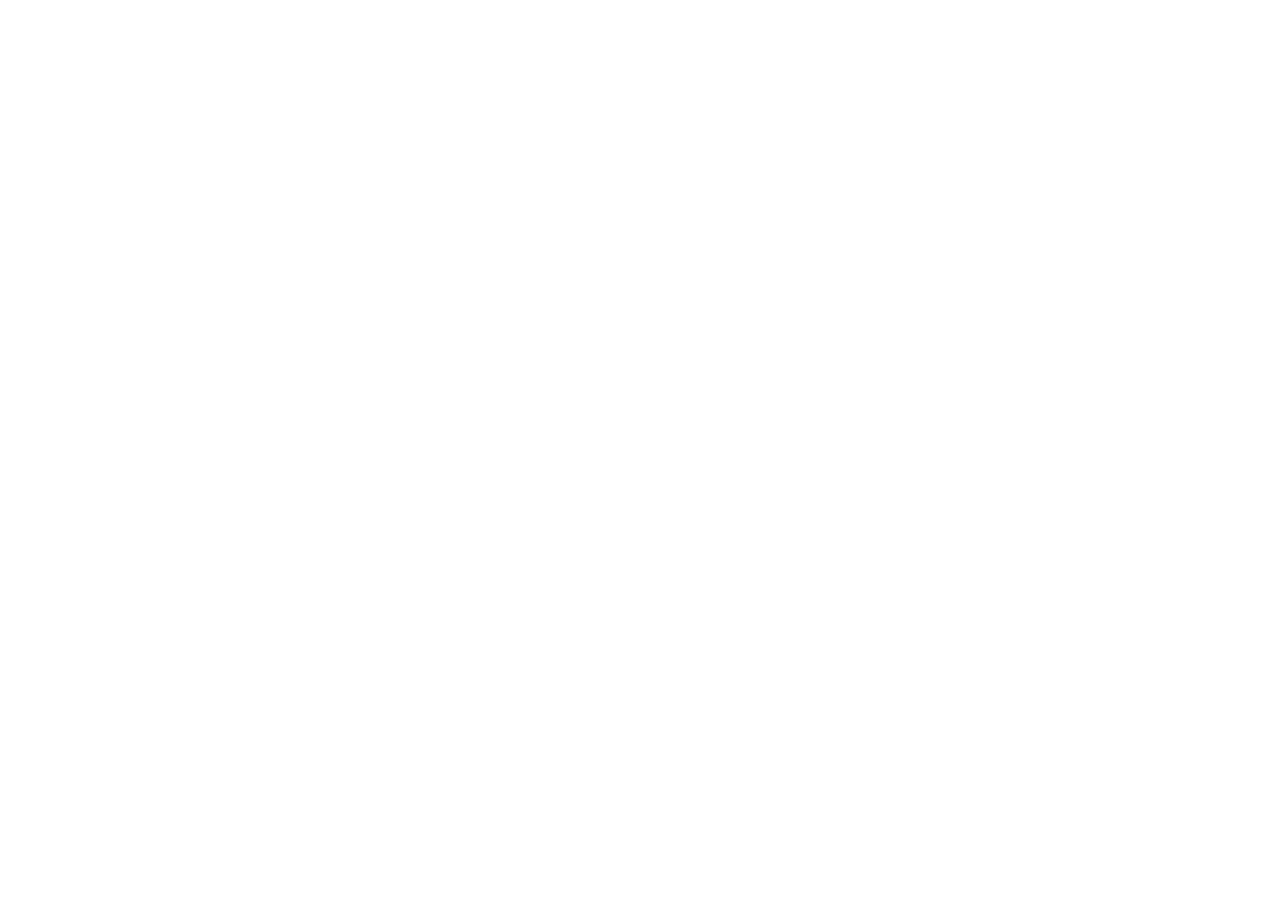
==== indexFigHex.html @ 8c85fd80 "Add files via upload" ====
<!DOCTYPE html>
<html lang="en">
<head>
    <meta charset="UTF-8">
    <meta http-equiv="X-UA-Compatible" content="IE=edge">
    <meta name="viewport" content="width=device-width, initial-scale=1.0">
    <title>Pr1 llena223</title>
</head>
<body>
    
</body>
</html>
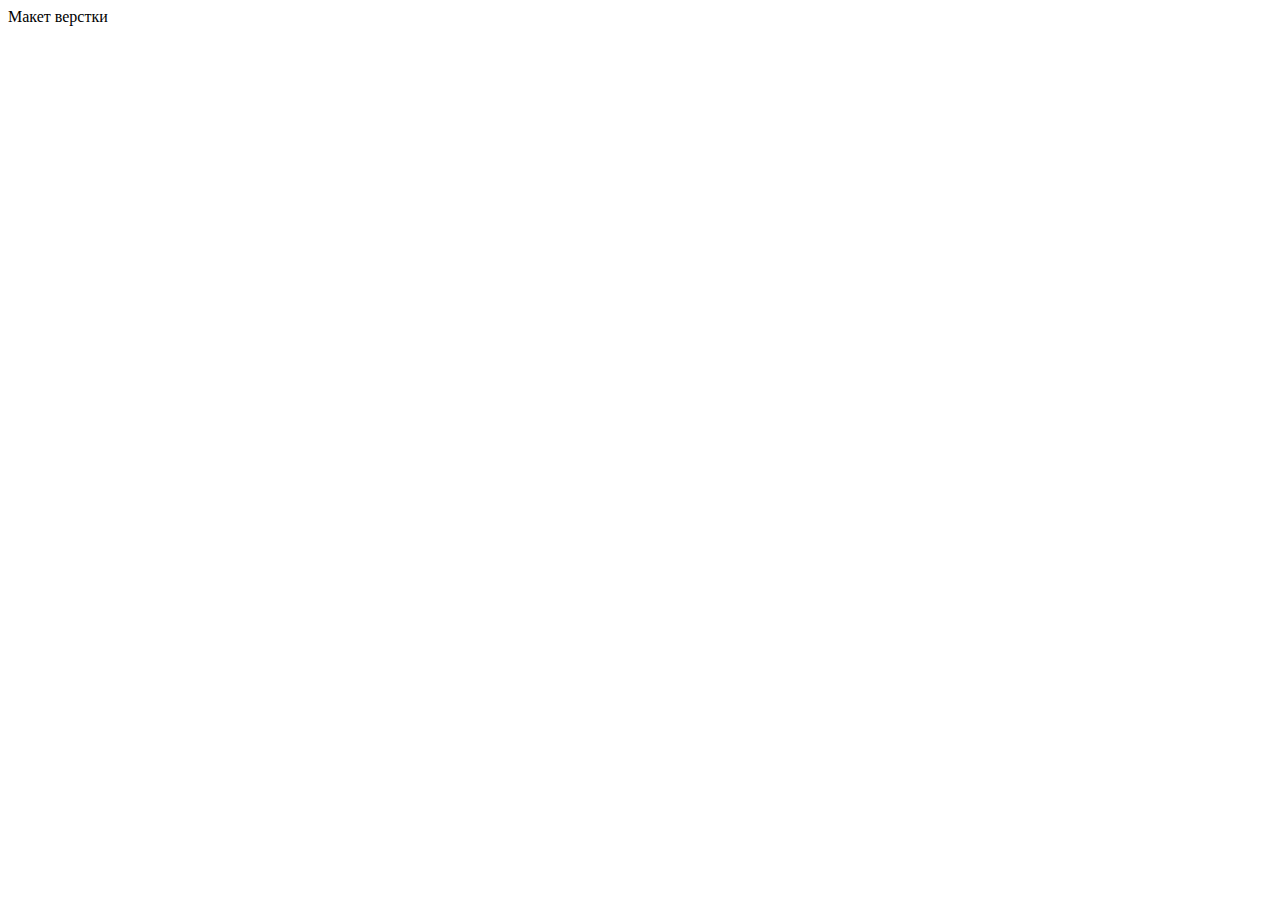
==== commit 1ae72802: "Add files via upload" ====
--- a/indexFigHex.html
+++ b/indexFigHex.html
@@ -1,12 +1,27 @@
 <!DOCTYPE html>
 <html lang="en">
+
 <head>
     <meta charset="UTF-8">
     <meta http-equiv="X-UA-Compatible" content="IE=edge">
     <meta name="viewport" content="width=device-width, initial-scale=1.0">
+    <link href="styleFigHex.css" rel="stylesheet">
     <title>Pr1 llena223</title>
 </head>
+
 <body>
-    
+    <main>
+        <header>Макет верстки</header>
+        <div class="first-con"></div>
+        <div class="second-con"></div>
+        <div class="third-con"></div>
+        <div class="fourth-con"></div>
+        <div class="fifth-con"></div>
+        <div class="sixth-con"></div>
+        <div class="seventh-con"></div>
+        <div class="eighth-con"></div>
+        <footer></footer>
+    </main>
 </body>
+
 </html>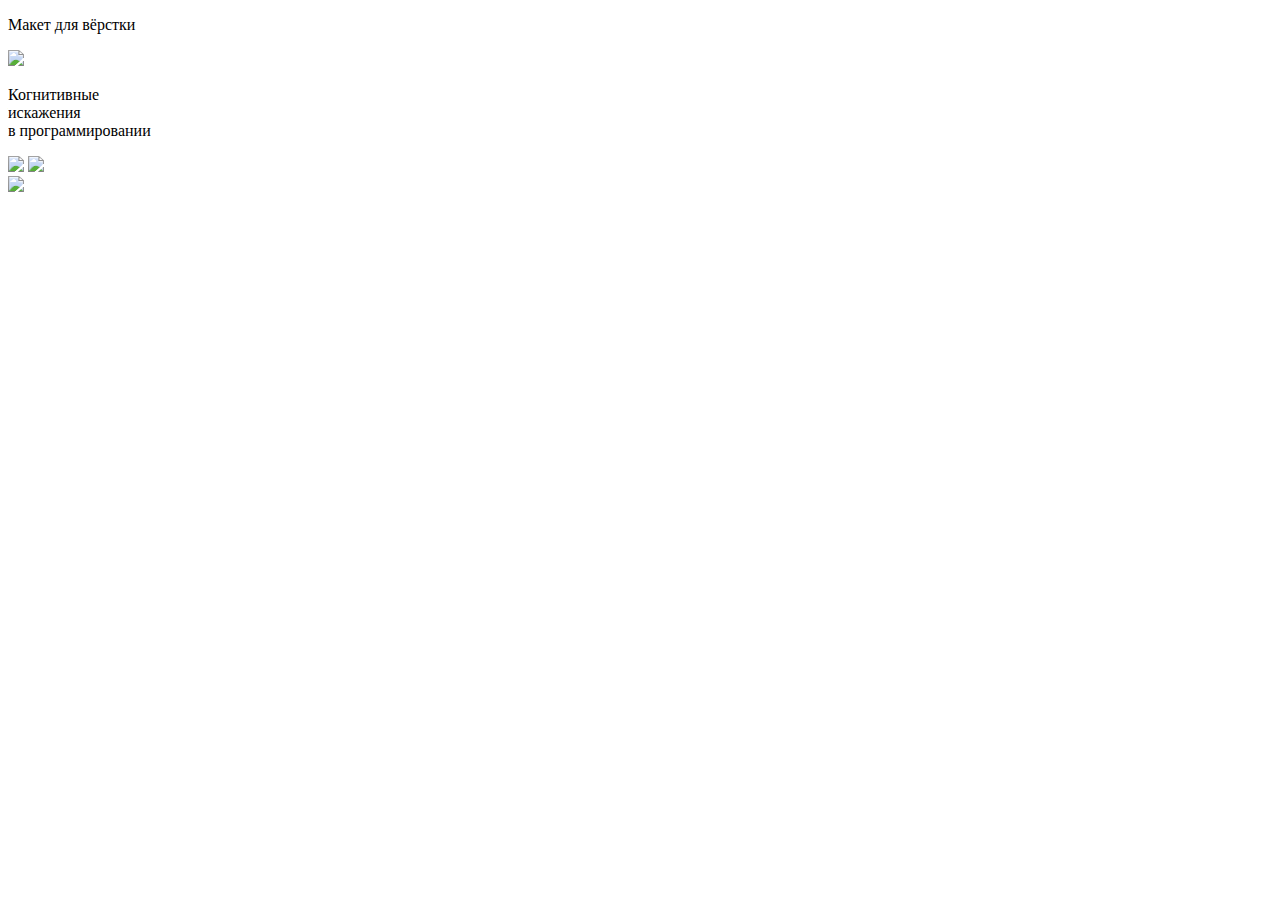
==== commit d7d10aac: "Add files via upload" ====
--- a/indexFigHex.html
+++ b/indexFigHex.html
@@ -6,13 +6,32 @@
     <meta http-equiv="X-UA-Compatible" content="IE=edge">
     <meta name="viewport" content="width=device-width, initial-scale=1.0">
     <link href="styleFigHex.css" rel="stylesheet">
+    <link href="https://fonts.googleapis.com/css?family=Open+Sans:400,400i,700&amp;subset=cyrillic" rel="stylesheet">
+
+    <link href="https://fonts.googleapis.com/css2?family=Neucha&display=swap" rel="stylesheet">
     <title>Pr1 llena223</title>
 </head>
 
 <body>
     <main>
-        <header>Макет верстки</header>
-        <div class="first-con"></div>
+        <header class="header-con">
+            <p class="header">Макет для вёрстки</p>
+        </header>
+        <div class="first-con">
+            <img class="firstimg" src="imgPr1/main 1.png">
+            <p class="title">
+                <span class="osn">Когнитивные<br> искажения</span><br> в программировании
+            </p>
+
+            <div class="first-wrap-text">
+                <img class="first-first-text" src="imgPr1/разработчики.png">
+                <img class="first-second-text" src="imgPr1/вместе.png">
+            </div>
+                <img class="first-third-img" src="imgPr1/Button.png">
+
+            
+        </div>
+
         <div class="second-con"></div>
         <div class="third-con"></div>
         <div class="fourth-con"></div>
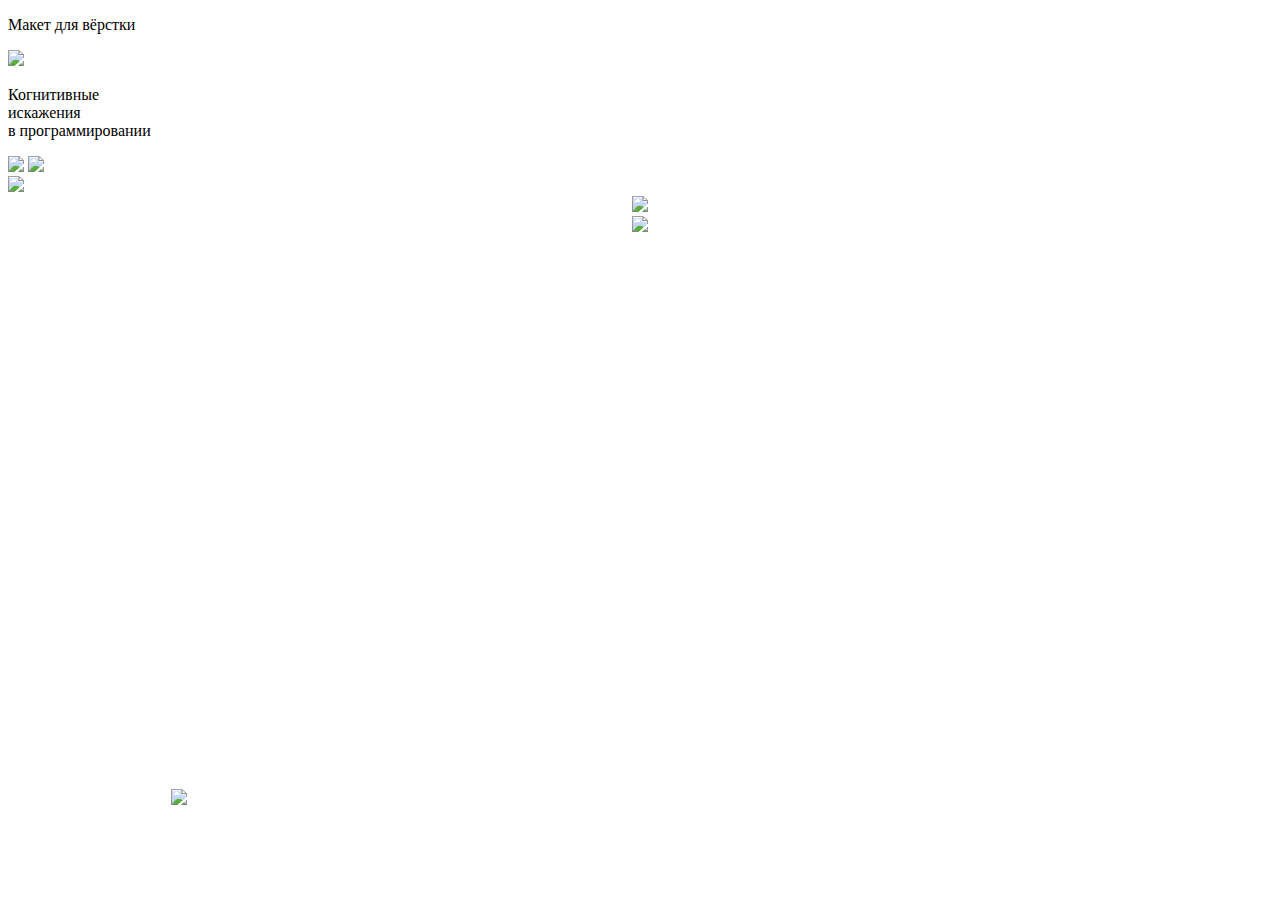
==== commit 85ccdab7: "Add files via upload" ====
--- a/indexFigHex.html
+++ b/indexFigHex.html
@@ -13,7 +13,7 @@
 </head>
 
 <body>
-    <main>
+    
         <header class="header-con">
             <p class="header">Макет для вёрстки</p>
         </header>
@@ -27,12 +27,22 @@
                 <img class="first-first-text" src="imgPr1/разработчики.png">
                 <img class="first-second-text" src="imgPr1/вместе.png">
             </div>
-                <img class="first-third-img" src="imgPr1/Button.png">
+            <img class="first-third-img" src="imgPr1/Button.png">
 
-            
+
         </div>
 
-        <div class="second-con"></div>
+        <div class="second-con">
+            <center>
+                <div class="center">
+                <img class="second-1-img" src="imgPr1/Что же это такое,.png"><br>
+                <img class="second-2-img" src="imgPr1/когнитивные искажения_.png"><br>
+                <img class="second-3-img" src="imgPr1/что такое.png">
+                <iframe class="video" width="919" height="569" 
+                src="https://www.youtube.com/embed/jie9AizBqss" frameborder="0" allowfullscreen></iframe>
+            </div>
+            </center>
+        </div>
         <div class="third-con"></div>
         <div class="fourth-con"></div>
         <div class="fifth-con"></div>
@@ -40,7 +50,7 @@
         <div class="seventh-con"></div>
         <div class="eighth-con"></div>
         <footer></footer>
-    </main>
+    
 </body>
 
 </html>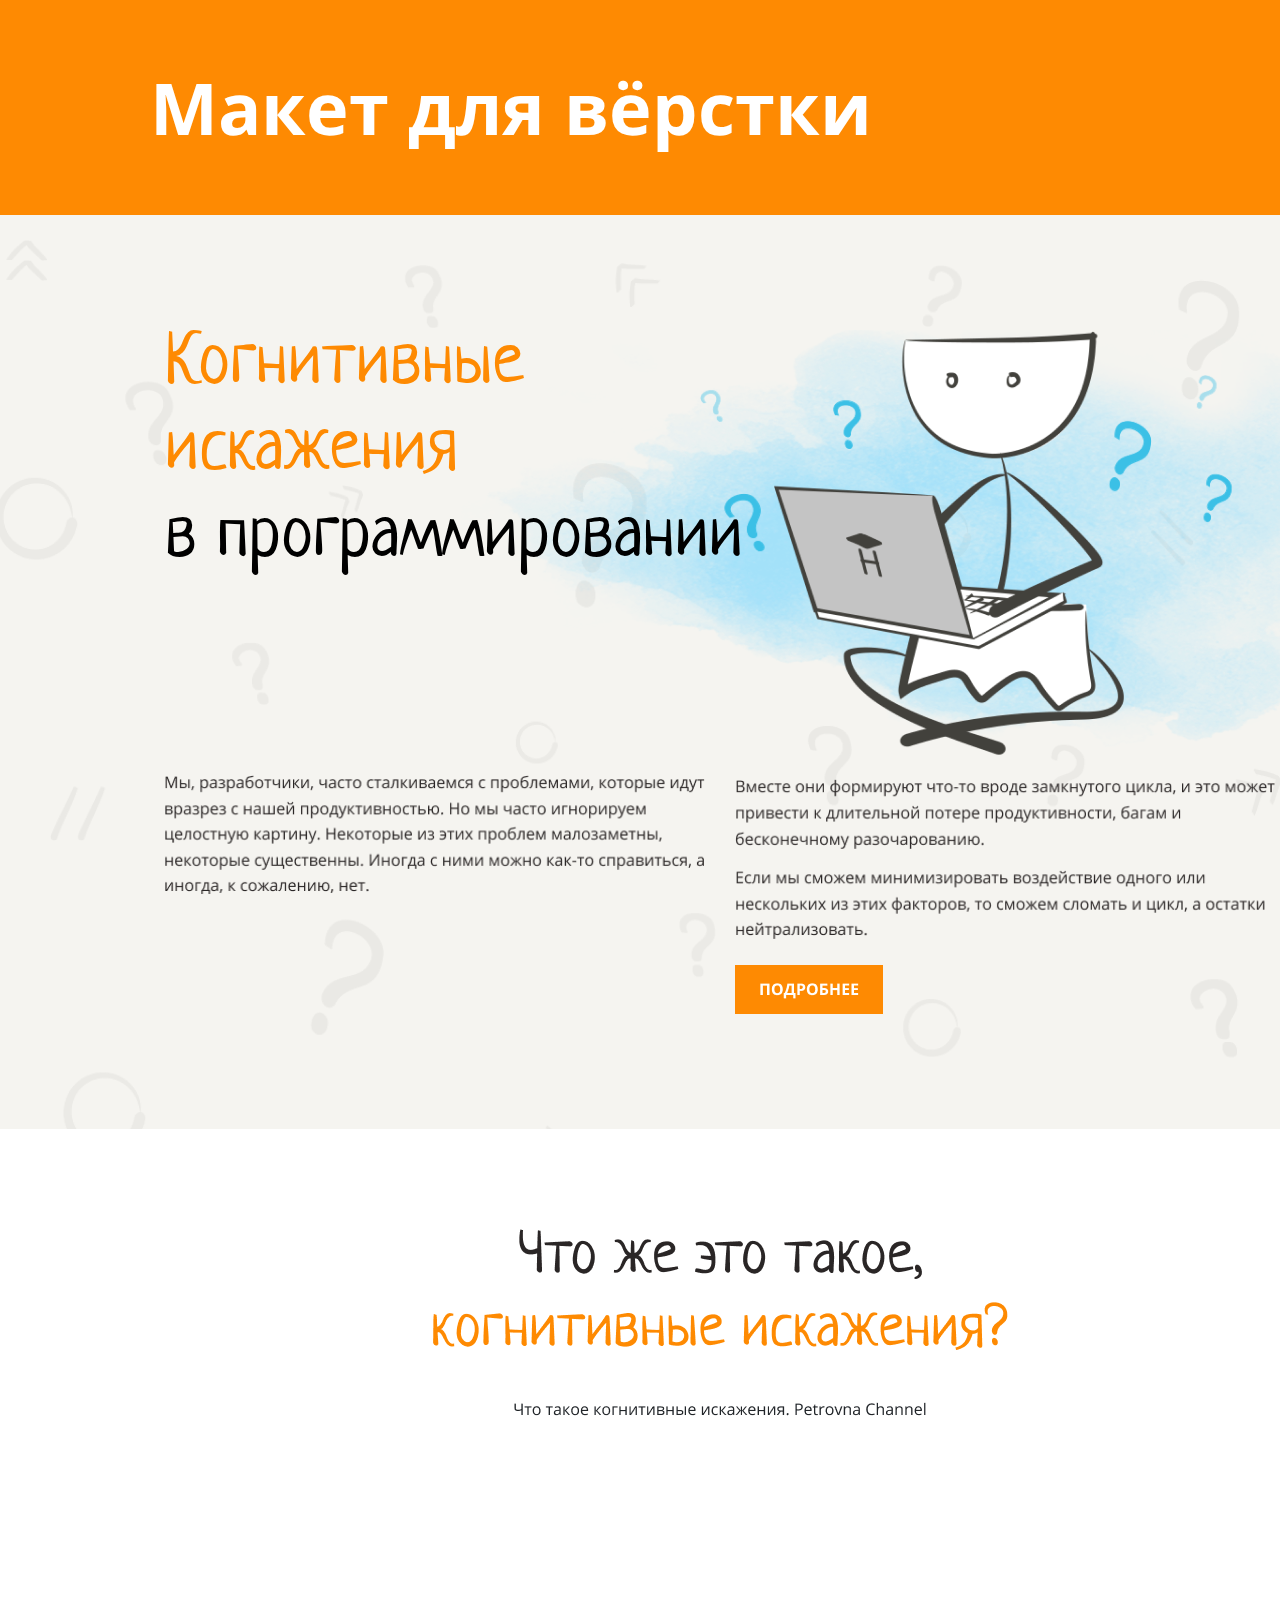
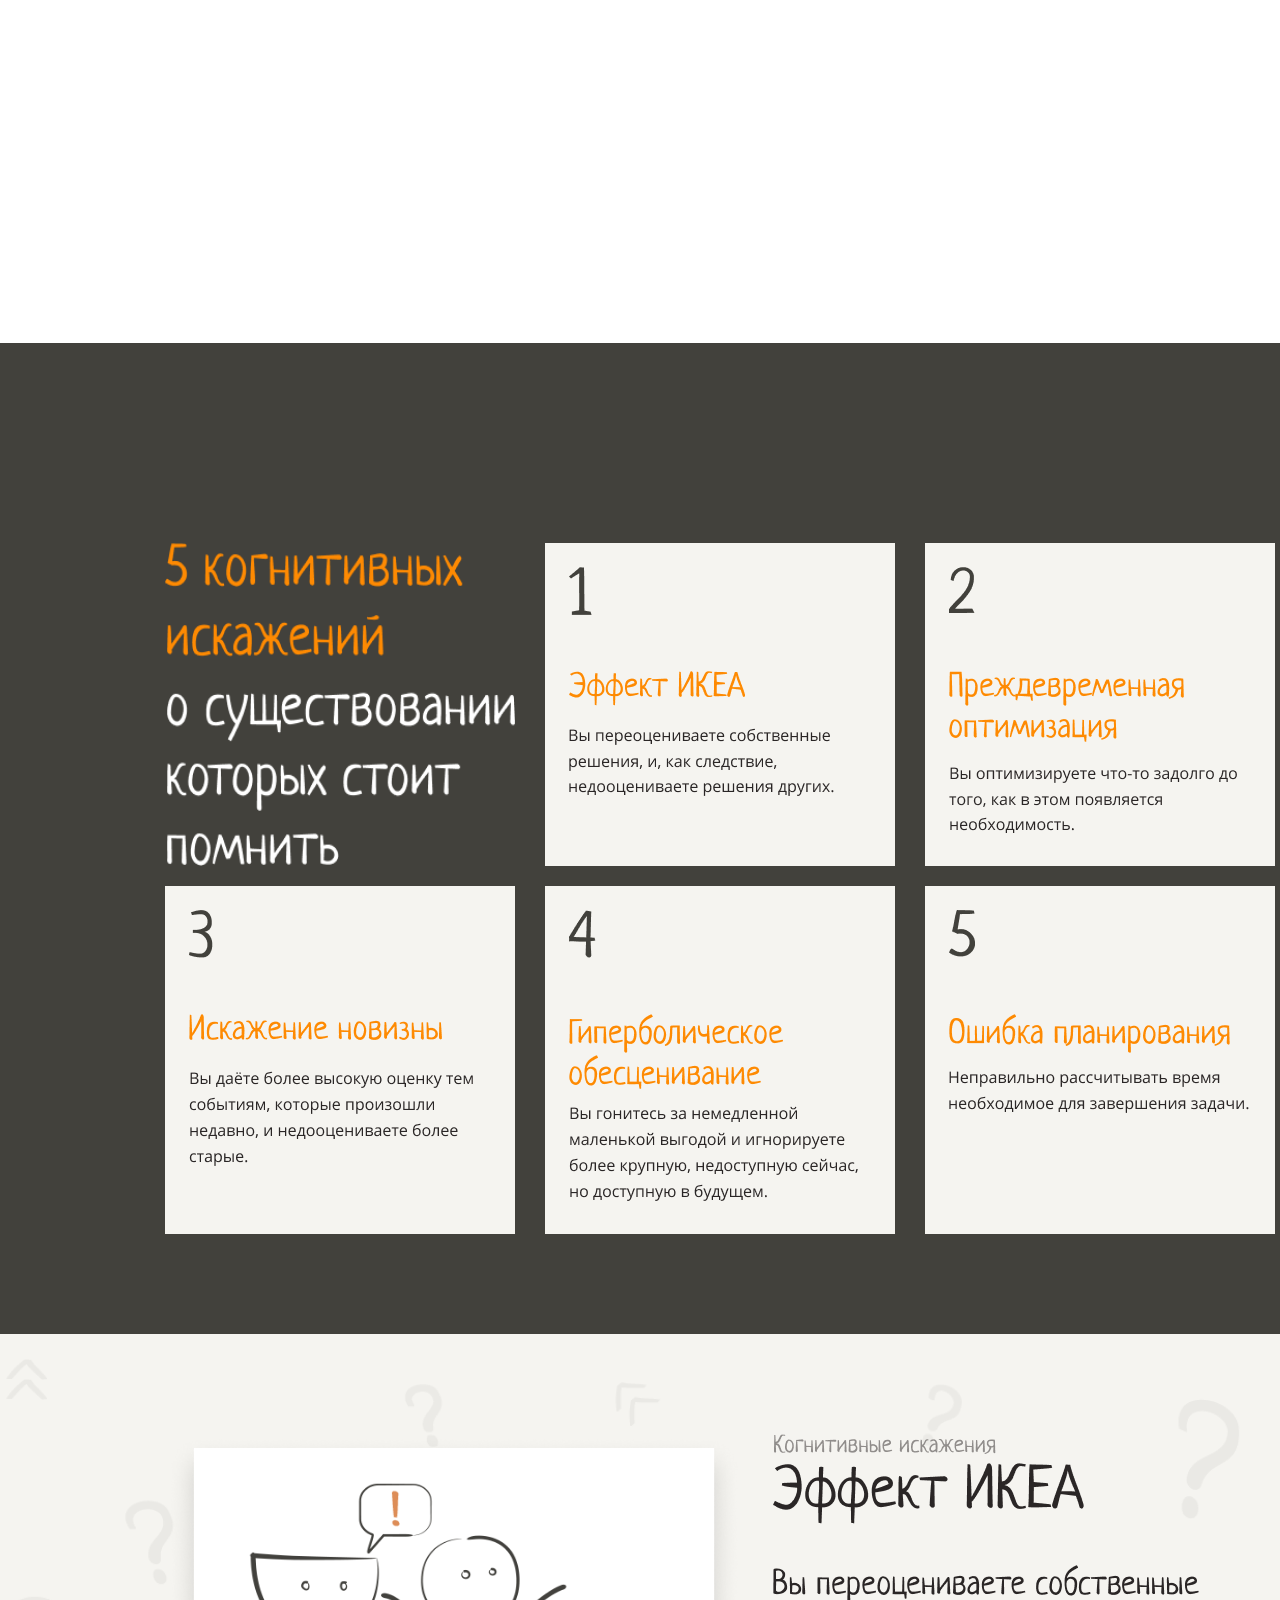
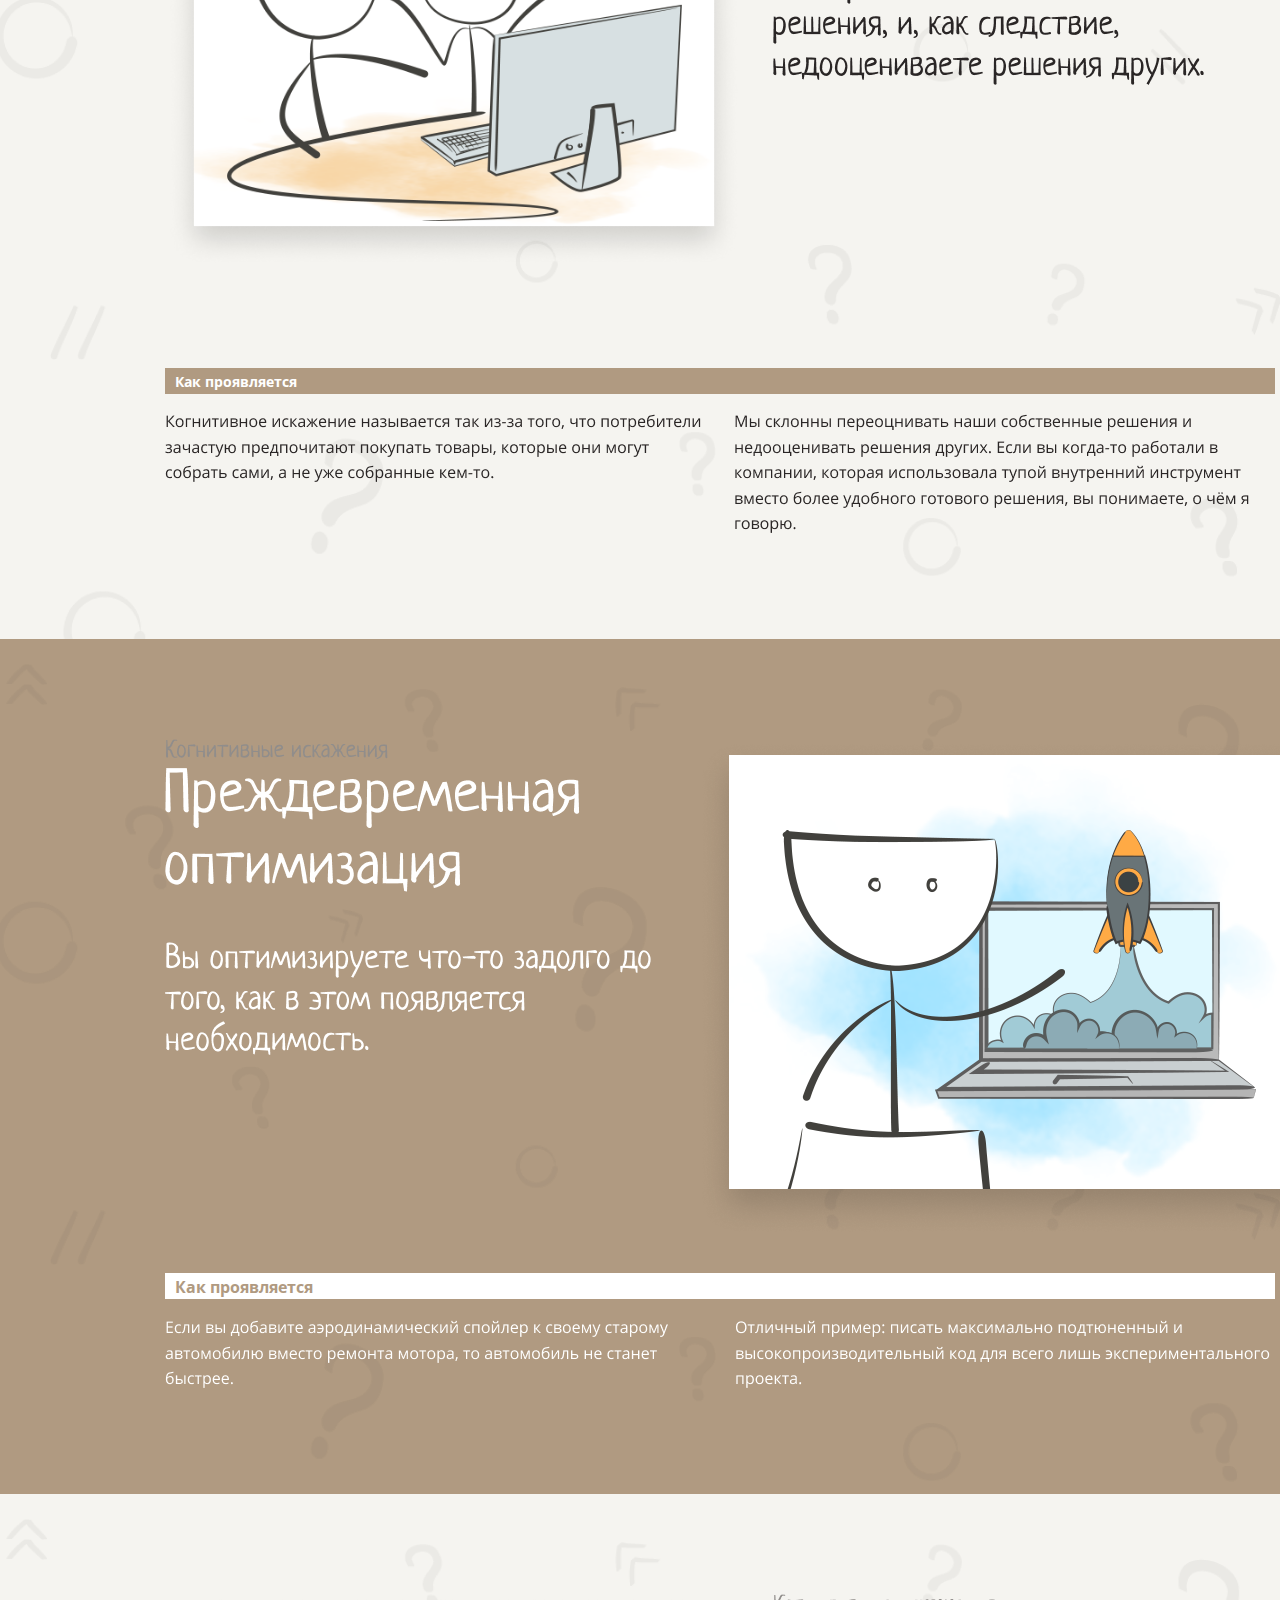
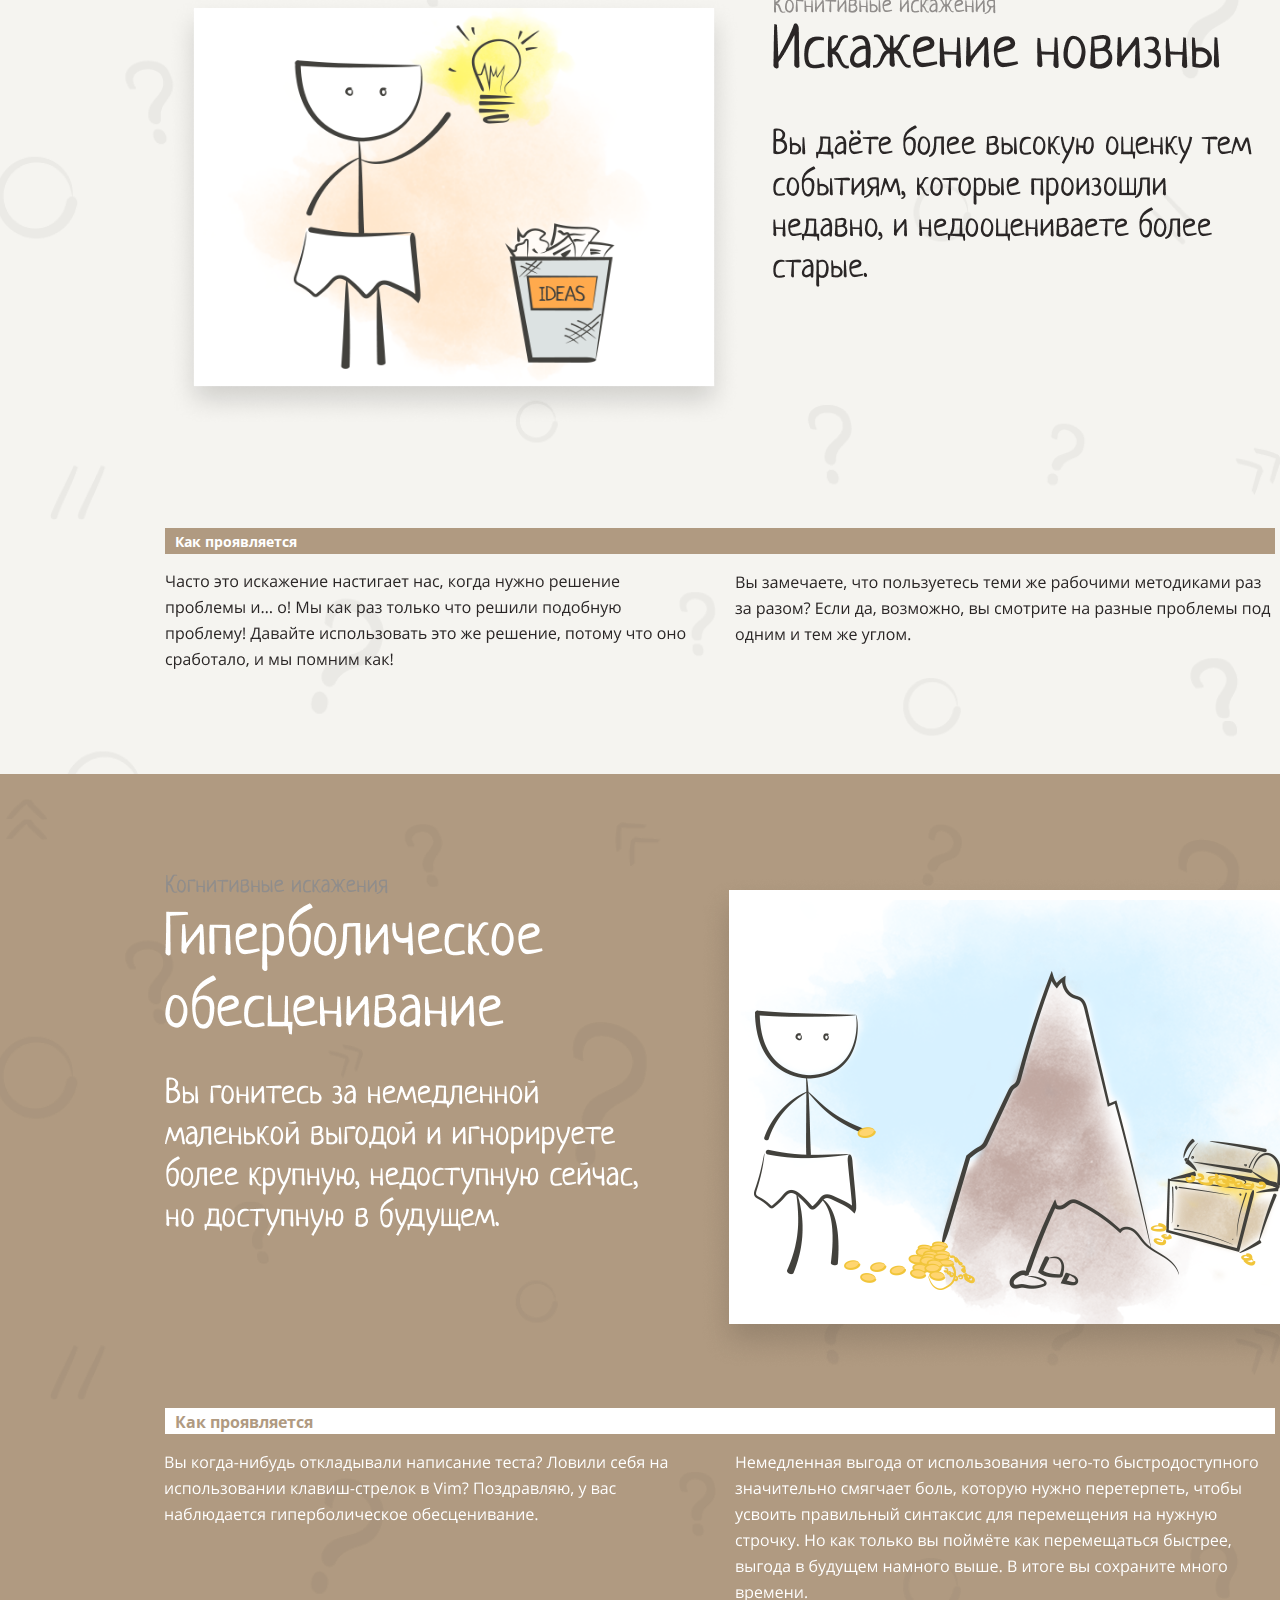
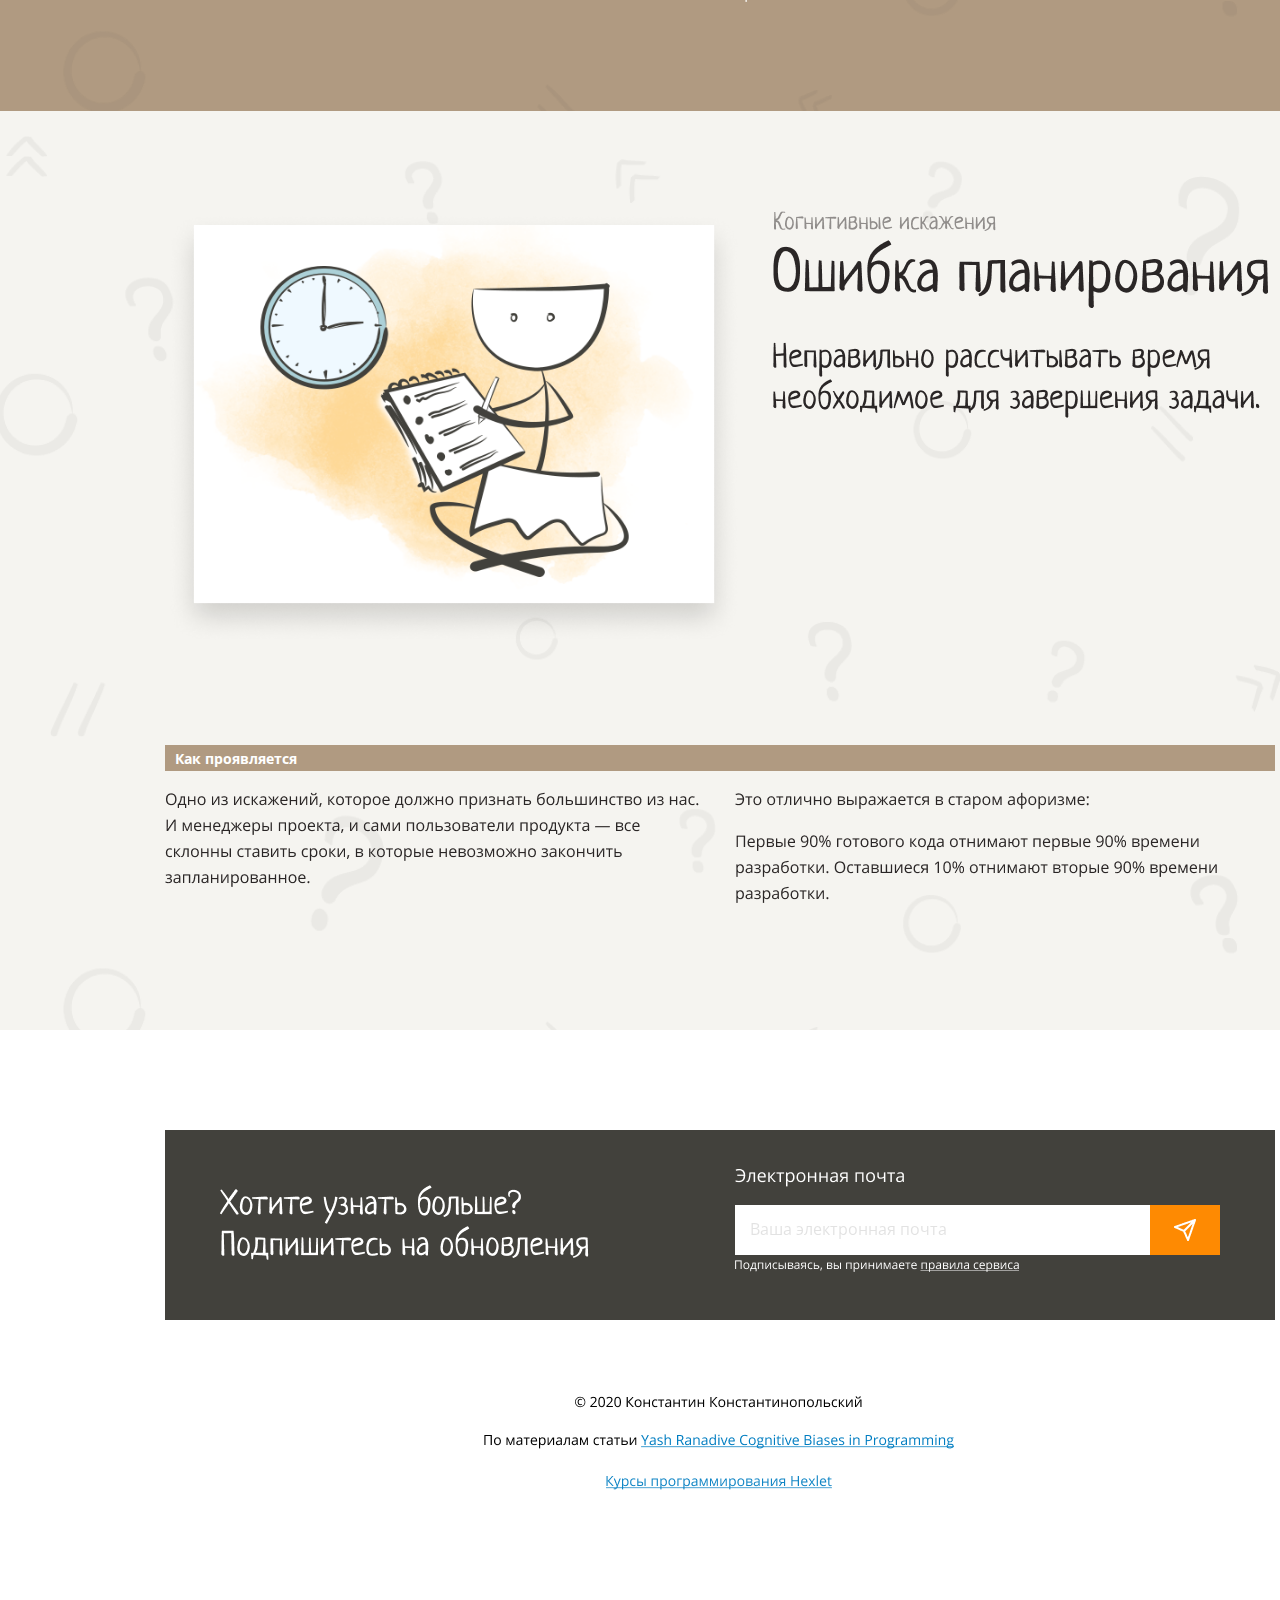
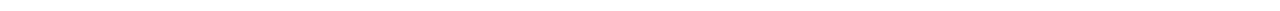
==== commit bb6b2055: "Add files via upload" ====
--- a/indexFigHex.html
+++ b/indexFigHex.html
@@ -13,44 +13,200 @@
 </head>
 
 <body>
-    
-        <header class="header-con">
-            <p class="header">Макет для вёрстки</p>
-        </header>
-        <div class="first-con">
-            <img class="firstimg" src="imgPr1/main 1.png">
-            <p class="title">
-                <span class="osn">Когнитивные<br> искажения</span><br> в программировании
-            </p>
-
-            <div class="first-wrap-text">
-                <img class="first-first-text" src="imgPr1/разработчики.png">
-                <img class="first-second-text" src="imgPr1/вместе.png">
-            </div>
-            <img class="first-third-img" src="imgPr1/Button.png">
-
-
-        </div>
-
-        <div class="second-con">
-            <center>
-                <div class="center">
+
+    <header class="header-con">
+        <p class="header">Макет для вёрстки</p>
+    </header>
+    <div class="first-con">
+        <img class="firstimg" src="imgPr1/main 1.png">
+        <p class="title">
+            <span class="osn">Когнитивные<br> искажения</span><br> в программировании
+        </p>
+
+        <div class="first-wrap-text">
+            <img class="first-first-text" src="imgPr1/разработчики.png">
+            <img class="first-second-text" src="imgPr1/вместе.png">
+        </div>
+        <img class="first-third-img" src="imgPr1/Button.png">
+
+
+    </div>
+
+    <div class="second-con">
+        <center>
+            <div class="center">
                 <img class="second-1-img" src="imgPr1/Что же это такое,.png"><br>
                 <img class="second-2-img" src="imgPr1/когнитивные искажения_.png"><br>
                 <img class="second-3-img" src="imgPr1/что такое.png">
-                <iframe class="video" width="919" height="569" 
-                src="https://www.youtube.com/embed/jie9AizBqss" frameborder="0" allowfullscreen></iframe>
-            </div>
-            </center>
-        </div>
-        <div class="third-con"></div>
-        <div class="fourth-con"></div>
-        <div class="fifth-con"></div>
-        <div class="sixth-con"></div>
-        <div class="seventh-con"></div>
-        <div class="eighth-con"></div>
-        <footer></footer>
-    
+                <iframe class="video" width="919" height="569" src="https://www.youtube.com/embed/jie9AizBqss"
+                    frameborder="0" allowfullscreen></iframe>
+            </div>
+        </center>
+    </div>
+    <div class="third-con">
+        <div class="third-1-img-wrap">
+            <img class="third-1-img" src="imgPr1/5 когнитивных.png">
+        </div>
+        <div class="second-img-2-wrapper">
+            <div class="second-img-2-wrapper-position">
+                <img class="second-img-2-1" src="imgPr1/1.png">
+                <img class="second-img-2-2" src="imgPr1/эффект.png">
+                <img class="second-img-2-3" src="imgPr1/вы переоцениваете.png">
+            </div>
+        </div>
+        <div class="third-img-3-wrapper">
+            <div class="third-img-3-wrapper-position">
+                <img class="third-img-3-1" src="imgPr1/2.png">
+                <img class="third-img-3-2" src="imgPr1/преждевременная.png">
+                <img class="third-img-3-3" src="imgPr1/вы оптимизируете.png">
+            </div>
+        </div>
+        <div class="forth-img-4-wrapper">
+            <div class="forth-img-4-wrapper-position">
+                <img class="forth-img-3-1" src="imgPr1/3.png">
+                <img class="forth-img-3-2" src="imgPr1/Искажение новизны.png">
+                <img class="forth-img-3-3" src="imgPr1/Вы даёте.png">
+            </div>
+        </div>
+        <div class="fifth-img-5-wrapper">
+            <div class="fifth-img-5-wrapper-position">
+                <img class="fifth-img-3-1" src="imgPr1/4.png">
+                <img class="fifth-img-3-2" src="imgPr1/Гиперболическое обесценивание.png">
+                <img class="fifth-img-3-3" src="imgPr1/Вы гонитесь.png">
+            </div>
+        </div>
+        <div class="sixth-img-6-wrapper">
+            <div class="sixth-img-5-wrapper-position">
+                <img class="sixth-img-3-1" src="imgPr1/5.png">
+                <img class="sixth-img-3-2" src="imgPr1/Ошибка.png">
+                <img class="sixth-img-3-3" src="imgPr1/Неправильно.png">
+            </div>
+        </div>
+    </div>
+    <div class="fourth-con">
+        <div class="fourth-img-1-wrapper">
+            <img class="fourth-img-1" src="imgPr1/ЭИ-мейн.png">
+            <div class="fourth-img-1-inside-wrapper">
+                <img class="fourth-img-2" src="imgPr1/ЭИ - Когнитивные искажения.png">
+                <img class="fourth-img-3" src="imgPr1/Эффект ИКЕА.png">
+                <img class="fourth-img-4"
+                    src="imgPr1/Вы переоцениваете собственные решения, и, как следствие, недооцениваете решения других..png"
+                    </div>
+            </div>
+            <div class="howmanifests">
+                <p class="howmanifests-text-position">
+                <p class="howmanifests-text">Как проявляется</p>
+            </div>
+            <div class="fourth-img-2-wrapper">
+                <img class="fourth-img-2-1" src="imgPr1/когн искажения-ИЭ-текст.png">
+                <img class="fourth-img-2-2" src="imgPr1/мы склонны.png">
+
+            </div>
+        </div>
+        <div class="fifth-con">
+            <div class="fifth-1-wrapper">
+                <img class="fifth-img-1-1" src="imgPr1/ЭИ - Когнитивные искажения.png">
+                <img class="fifth-img-1-2" src="imgPr1/Преждевременная оптимизация.png">
+                <img class="fifth-img-1-3" src="imgPr1/Вы оптимизируете что-то задолго.png">
+            </div>
+            <img class="fifth-img-2" src="imgPr1/мейн в ПО.png">
+            <div class="howmanifests_2">
+                <p class="howmanifests_2-text-position">
+                <p class="howmanifests_2-text">Как<nobr> проявляется</nobr>
+                </p>
+                </p>
+            </div>
+            <div class="fifth-img-3-wrapper">
+                <img class="fifth-con-img-3-1" src="imgPr1/Если вы добавите.png">
+                <img class="fifth-con-img-3-2" src="imgPr1/Отличный пример.png">
+            </div>
+        </div>
+        <div class="sixth-con">
+            <div class="sixth-con-img-1-wrapper">
+                <img class="sixth-con-main" src="imgPr1/мейн-ИН.png">
+                <div class="sixth-con-img-1-inside-wrapper">
+                    <img class="sixth-con-img-1-1" src="imgPr1/ЭИ - Когнитивные искажения.png">
+                    <img class="sixth-con-img-1-2" src="imgPr1/Искажение новизны-блок.png">
+                    <img class="sixth-con-img-1-3" src="imgPr1/Вы даёте более.png">
+                </div>
+            </div>
+            <div class="howmanifests">
+                <p class="howmanifests-text-position">
+                <p class="howmanifests-text">Как проявляется</p>
+                </p>
+            </div>
+            <div class="sixth-con-img-2-wrapper">
+                <img class="sixth-con-img-2-1" src="imgPr1/часто это искажение.png">
+                <img class="sixth-con-img-2-2" src="imgPr1/вы замечаете, что пользуетесь.png">
+            </div>
+        </div>
+        <div class="seventh-con">
+            <div class="seventh-con-img-1-wrapper">
+                <div class="seventh-con-img-1-inside-wrapper">
+                    <img class="seventh-con-img-1-1" src="imgPr1/ЭИ - Когнитивные искажения.png">
+                    <img class="seventh-con-img-1-2" src="imgPr1/Гиперболическое обесценивание-блок го.png">
+                    <img class="seventh-con-img-1-3" src="imgPr1/Вы гонитесь-блок го.png">
+                </div>
+                <img class="seventh-con-img-2" src="imgPr1/мейн-го.png">
+            </div>
+            <div class="howmanifests_2">
+                <p class="howmanifests_2-text-position">
+                <p class="howmanifests_2-text">Как<nobr> проявляется</nobr>
+                </p>
+                </p>
+            </div>
+            <div class="seventh-con-img-3-wrapper">
+                <img class="seventh0con-img-3-1" src="imgPr1/Вы когда-нибудь откладывали.png">
+                <img class="seventh0con-img-3-2" src="imgPr1/немедленная выгода.png">
+            </div>
+        </div>
+        <div class="eighth-con"> 
+            <div class="eigth-con-img-1-wrapper">
+                <img class="eighth-con-img-1" src="imgPr1/ОП-мейн.png">
+                <div class="eigth-con-img-1-inside-wrapper">
+                    <img class="eigth-con-img-2-1" src="imgPr1/ЭИ - Когнитивные искажения.png">
+                    <img class="eigth-con-img-2-2" src="imgPr1/Ошибка планирования.png">
+                    <img class="eigth-con-img-2-3" src="imgPr1/Неправильно рассчитывать.png">
+                </div>
+            </div>
+            <div class="howmanifests">
+                <p class="howmanifests-text-position">
+                <p class="howmanifests-text">Как проявляется</p>
+                </p>
+            </div>
+            <div class="eigth-con-img-3-wrapper">
+                <img class="eigth-con-img-3-1" src="imgPr1/одно из искажений.png">
+                <img class="eigth-con-img-3-2" src="imgPr1/это отлично выражается.png">
+            </div> 
+        </div>
+
+        <footer>
+            <div class="black-sq">
+                <div class="footer-con-img-1-wrapper">
+                    <img class="footer-con-main-img" src="imgPr1/Хотите узнать больше.png">
+                    <div class="footer-con-img-1-inside-wrapper">
+                        <img class="footer-con-mail" src="imgPr1/Электронная почта.png">
+                        <div class="footer-con-img-1-inside-inside-wrapper">
+                            <div class="footer-con-img-1-3">
+                                <div class="footer-con-position">
+                                    <p class="mail"><nobr>Ваша электронная почта</nobr></p>
+                                </div>
+                            </div>
+                            <img class="pointer" src="imgPr1/Frame 27.png">
+                        </div>
+                        <img class="subscribe" src="imgPr1/Подписываясь, вы.png">
+                    </div>
+                </div>
+            </div>
+            <div class="footer-con-img-2-wrapper">
+                <img class="y2020" src="imgPr1/© 2020.png">
+                <img class="article" src="imgPr1/По материалам.png">
+                <img class="hexlet" src="imgPr1/Курсы программирования Hexlet.png">
+            </div>
+
+
+        </footer>
+
 </body>
 
 </html>--- a/styleFigHex.css
+++ b/styleFigHex.css
@@ -0,0 +1,886 @@
+main,
+body {
+    margin: 0;
+    padding: 0;
+    width: 1440px;
+    height: 100%;
+    margin: 0 auto;
+}
+
+.header-con {
+    width: 100%;
+    height: 215px;
+    background-color: #FE8A02;
+
+}
+
+.header {
+    margin: 0;
+    color: white;
+    padding-top: 50px;
+    padding-right: auto;
+    padding-bottom: 50px;
+    padding-left: 150px;
+    font-family: 'Open Sans';
+    font-size: 72px;
+    font-style: normal;
+    font-weight: 700;
+
+    line-height: 160%;
+}
+
+
+.first-con {
+    background: url(imgPr1/image\ 1.png) no-repeat;
+    margin: 0;
+    background-color: #F5F4F0;
+    height: 914px;
+    width: 100%;
+    position: relative;
+}
+
+.firstimg {
+    padding-top: 55px;
+    padding-left: 461px;
+    padding-bottom: 334px;
+    position: absolute;
+}
+
+.title {
+    font-family: 'Neucha';
+    font-size: 72px;
+    line-height: 86.4px;
+    margin: 0;
+    display: block;
+    padding-top: 100px;
+    padding-right: auto;
+    position: absolute;
+    padding-left: 165px;
+}
+
+.osn {
+    color: #FE8A02
+}
+
+.first-wrap-text {
+    display: flex;
+    position: relative;
+}
+
+.first-first-text {
+    padding-top: 560px;
+    padding-right: 735px;
+    padding-bottom: 230px;
+    padding-left: 165px;
+    margin: 0;
+    width: 540px;
+    display: inline-block;
+    position: absolute;
+}
+
+.first-second-text {
+    padding-top: 564px;
+    padding-right: 268.81px;
+    padding-bottom: 189px;
+    padding-left: 735px;
+    display: inline-block;
+    margin: 0;
+    width: 540px;
+    position: absolute;
+
+}
+
+.first-third-img {
+    padding-top: 750px;
+    padding-bottom: 149px;
+    padding-left: 735px;
+    padding-right: 695px;
+    position: absolute;
+}
+
+
+.second-con {
+    height: 814px;
+    width: 1440px;
+    /*display: flex;
+    justify-content: center;*/
+    position: relative;
+
+}
+
+.center {
+
+    margin: auto;
+    /* margin-right: auto;
+    width: 50%;*/
+}
+
+.second-1-img {
+    top: 100px;
+    right: 328.52px;
+    bottom: 741px;
+    left: 328.52px;
+    position: absolute;
+    left: 50%;
+    margin-left: -201px;
+}
+
+.second-2-img {
+    top: 173px;
+    right: 165px;
+    bottom: 668px;
+    left: 165px;
+    position: absolute;
+    display: block;
+    left: 50%;
+    margin-left: -287.5px;
+}
+
+.second-3-img {
+    top: 273px;
+    right: 165px;
+    bottom: 615px;
+    left: 165px;
+    position: absolute;
+    display: block;
+    left: 50%;
+    margin-left: -206px;
+}
+
+.video {
+    top: 329px;
+    right: 260px;
+    bottom: 16px;
+    left: 261px;
+    filter: drop-shadow(0 16px 32px rgba(0, 0, 0, 0.15));
+    position: absolute;
+    z-index: 2;
+}
+
+.third-con {
+    display: flex;
+    position: relative;
+}
+
+.third-1-img {
+    width: 350px;
+    height: 323px;
+}
+
+.second-img-2-wrapper {
+    width: 350px;
+    height: 323px;
+    background-color: #F5F4F0;
+    top: 200px;
+    right: 545px;
+    bottom: 468px;
+    left: 545px;
+    position: absolute;
+
+}
+
+.third-con {
+    height: 991px;
+    width: 100%;
+    background-color: #42413C;
+}
+
+.third-1-img-wrap {
+    width: 350px;
+    height: 323px;
+
+}
+
+.third-1-img {
+    padding-top: 200px;
+    padding-right: 925px;
+    padding-bottom: 468px;
+    padding-left: 165px;
+}
+
+.second-img-2-wrapper-position,
+.third-img-3-wrapper-position,
+.forth-img-4-wrapper-position,
+.fifth-img-5-wrapper-position,
+.sixth-img-5-wrapper-position {
+    position: relative;
+}
+
+.second-img-2-1 {
+    padding-top: 24px;
+    padding-right: 303px;
+    padding-bottom: 235px;
+    padding-left: 24px;
+    position: absolute;
+}
+
+.second-img-2-2 {
+    padding-top: 128px;
+    padding-right: 24px;
+    padding-bottom: 154px;
+    padding-left: 24px;
+    position: absolute;
+}
+
+.second-img-2-3 {
+    padding-top: 185px;
+    padding-right: 24px;
+    padding-bottom: 35px;
+    padding-left: 24px;
+    position: absolute;
+}
+
+.third-img-3-wrapper {
+    width: 350px;
+    height: 323px;
+    background-color: #F5F4F0;
+    position: absolute;
+    top: 200px;
+    right: 165px;
+    bottom: 468px;
+    left: 925px;
+}
+
+.third-img-3-1 {
+    padding-top: 24px;
+    padding-right: 300px;
+    padding-bottom: 235px;
+    padding-left: 24px;
+    position: absolute;
+}
+
+.third-img-3-2 {
+    padding-top: 128px;
+    padding-right: 24px;
+    padding-bottom: 115px;
+    padding-left: 24px;
+    position: absolute;
+}
+
+.third-img-3-3 {
+    padding-top: 224px;
+    padding-right: 24px;
+    padding-bottom: 24px;
+    padding-left: 24px;
+    position: absolute;
+}
+
+.forth-img-4-wrapper {
+    width: 350px;
+    height: 348px;
+    background-color: #F5F4F0;
+    position: absolute;
+    top: 543px;
+    right: 925px;
+    bottom: 100px;
+    left: 165px;
+}
+
+.forth-img-3-1 {
+    padding-top: 24px;
+    padding-right: 303px;
+    padding-bottom: 260px;
+    padding-left: 24px;
+    position: absolute;
+}
+
+.forth-img-3-2 {
+    padding-top: 128px;
+    padding-right: 24px;
+    padding-bottom: 179px;
+    padding-left: 24px;
+    position: absolute;
+}
+
+.forth-img-3-3 {
+    padding-top: 185px;
+    padding-right: 24px;
+    padding-bottom: 33px;
+    padding-left: 24px;
+    position: absolute;
+}
+
+.fifth-img-5-wrapper {
+    width: 350px;
+    height: 348px;
+    background-color: #F5F4F0;
+    position: absolute;
+    top: 543px;
+    right: 545px;
+    bottom: 100px;
+    left: 545px;
+}
+
+.fifth-img-3-1 {
+    padding-top: 24px;
+    padding-right: 303px;
+    padding-bottom: 260px;
+    padding-left: 24px;
+    position: absolute;
+}
+
+.fifth-img-3-2 {
+    padding-top: 128px;
+    padding-right: 24px;
+    padding-bottom: 140px;
+    padding-left: 24px;
+    position: absolute;
+}
+
+.fifth-img-3-3 {
+    padding-top: 220px;
+    padding-right: 24px;
+    padding-bottom: 24px;
+    padding-left: 24px;
+    position: absolute;
+}
+
+.sixth-img-6-wrapper {
+    width: 350px;
+    height: 348px;
+    background-color: #F5F4F0;
+    position: absolute;
+    top: 543px;
+    right: 165px;
+    bottom: 100px;
+    left: 925px;
+}
+
+.sixth-img-3-1 {
+    padding-top: 24px;
+    padding-right: 303px;
+    padding-bottom: 260px;
+    padding-left: 24px;
+    position: absolute;
+}
+
+.sixth-img-3-2 {
+    padding-top: 128px;
+    padding-right: 24px;
+    padding-bottom: 179px;
+    padding-left: 24px;
+    position: absolute;
+}
+
+.sixth-img-3-3 {
+    padding-top: 185px;
+    padding-right: 24px;
+    padding-bottom: 33px;
+    padding-left: 24px;
+    position: absolute;
+}
+
+.fourth-con {
+    background: url(imgPr1/image\ 1.png) no-repeat;
+    background-color: #F5F4F0;
+    height: 905px;
+    width: 100%;
+    position: relative;
+}
+
+.fourth-img-1-wrapper {
+    display: flex;
+}
+
+.fourth-img-1 {
+    padding-top: 100px;
+    padding-right: 697px;
+    padding-bottom: 371px;
+    padding-left: 165px;
+    margin: 0;
+    Width: 578px;
+    Height: 434px;
+}
+
+.fourth-img-2 {
+    top: 100px;
+    right: 165px;
+    bottom: 831px;
+    left: 773px;
+    position: absolute;
+}
+
+.fourth-img-3 {
+    top: 129px;
+    right: 165px;
+    bottom: 759px;
+    left: 773px;
+    position: absolute;
+}
+
+.fourth-img-4 {
+    top: 231px;
+    right: 165px;
+    bottom: 609px;
+    left: 773px;
+    position: absolute;
+}
+
+.howmanifests {
+    width: 1110px;
+    height: 26px;
+    top: 634px;
+    left: 165px;
+    background: #B09A81;
+    position: absolute;
+}
+
+.howmanifests-text {
+    padding-top: 5px;
+    padding-right: 968px;
+    padding-bottom: 5px;
+    padding-left: 10px;
+    font-family: 'Open Sans';
+    font-style: normal;
+    font-weight: 700;
+    font-size: 14px;
+    line-height: 17px;
+    position: absolute;
+    margin: 0;
+    color: white;
+}
+
+.howmanifests-text-position {
+    position: relative;
+    margin: 0;
+}
+
+.fourth-img-2-wrapper {
+    display: flex;
+}
+
+.fourth-img-2-1 {
+    top: 680px;
+    right: 735px;
+    bottom: 155px;
+    left: 165px;
+    position: absolute;
+
+}
+
+.fourth-img-2-2 {
+    top: 680px;
+    right: 165px;
+    bottom: 155px;
+    left: 735px;
+    position: absolute;
+}
+
+.fifth-con {
+    background: url(imgPr1/image\ 1.png) no-repeat;
+    background-color: #B09A81;
+    height: 855px;
+    width: 100%;
+    position: relative;
+}
+
+.fifth-1-wrapper {
+    display: flex;
+}
+
+.fifth-img-1-1 {
+    top: 100px;
+    right: 773px;
+    bottom: 831px;
+    left: 165px;
+    position: absolute;
+}
+
+.fifth-img-1-2 {
+    top: 129px;
+    right: 773px;
+    bottom: 687px;
+    left: 165px;
+    position: absolute;
+}
+
+.fifth-img-1-3 {
+    top: 303px;
+    right: 773px;
+    bottom: 534px;
+    left: 165px;
+    position: absolute;
+}
+
+.fifth-img-2 {
+    top: 100px;
+    right: 165px;
+    bottom: 426px;
+    left: 697px;
+    position: absolute;
+}
+
+.howmanifests_2 {
+    width: 1110px;
+    height: 26px;
+    top: 634px;
+    left: 165px;
+    background-color: #fff;
+    margin: 0;
+    position: absolute;
+}
+
+.howmanifests_2-text-position {
+    position: relative;
+    margin: 0;
+}
+
+.howmanifests_2-text {
+    padding-top: 6px;
+    padding-right: 964px;
+    padding-bottom: 4px;
+    padding-left: 10px;
+    position: absolute;
+    font-family: 'Open Sans';
+    size: 14px;
+    line-height: 16.8px;
+    color: #B09A81;
+    margin: 0;
+    font-weight: 700;
+    flex-wrap: nowrap;
+}
+
+.fifth-img-3-wrapper {
+    display: flex;
+
+}
+
+.fifth-con-img-3-1 {
+    position: absolute;
+    top: 681px;
+    right: 735px;
+    bottom: 175px;
+    left: 165px;
+    margin: 0;
+}
+
+.fifth-con-img-3-2 {
+    top: 681px;
+    right: 165px;
+    bottom: 201px;
+    left: 735px;
+    position: absolute;
+}
+
+.sixth-con {
+    background: url(imgPr1/image\ 1.png) no-repeat;
+    background-color: #F5F4F0;
+    height: 880px;
+    width: 100%;
+    position: relative;
+}
+
+.sixth-con-img-1-wrapper {
+    display: flex;
+}
+
+.sixth-con-main {
+    top: 100px;
+    right: 697px;
+    bottom: 426px;
+    left: 165px;
+    position: absolute;
+    width: 578px;
+    height: 434px;
+}
+
+.sixth-con-img-1-inside-wrapper {
+    display: flex;
+}
+
+.sixth-con-img-1-1 {
+    top: 100px;
+    right: 165px;
+    bottom: 831px;
+    left: 773px;
+    position: absolute;
+}
+
+.sixth-con-img-1-2 {
+    top: 129px;
+    right: 165px;
+    bottom: 759px;
+    left: 773px;
+    position: absolute;
+}
+
+.sixth-con-img-1-3 {
+    top: 231px;
+    right: 165px;
+    bottom: 565px;
+    left: 773px;
+    position: absolute;
+}
+}
+
+.sixth-con-img-2-wrapper {
+    display: flex;
+}
+
+.sixth-con-img-2-1 {
+    top: 681px;
+    right: 735px;
+    bottom: 95px;
+    left: 165px;
+    position: absolute;
+}
+
+.sixth-con-img-2-2 {
+    top: 681px;
+    right: 165px;
+    bottom: 95px;
+    left: 735px;
+    position: absolute;
+}
+
+.seventh-con {
+    background: url(imgPr1/image\ 1.png) no-repeat;
+    background-color: #B09A81;
+    height: 937px;
+    width: 100%;
+    position: relative;
+}
+.seventh-con-img-1-wrapper {
+    display: flex;
+}
+.seventh-con-img-1-inside-wrapper {
+    display: flex;
+}
+.seventh-con-img-1-1 {
+    padding-top: 100px;
+    padding-right: 773px;
+    padding-bottom: 733px;
+    padding-left: 165px;
+    position: absolute;
+}
+.seventh-con-img-1-2 {
+    padding-top: 129px;
+    padding-right: 773px;
+    padding-bottom: 589px;
+    padding-left: 165px;
+    position: absolute;
+}
+.seventh-con-img-1-3 {
+    padding-top: 303px;
+    padding-right: 773px;
+    padding-bottom: 395px;
+    padding-left: 165px;
+    position: absolute;
+}
+.seventh-con-img-2 {
+    padding-top: 100px;
+    padding-right: 165px;
+    padding-bottom: 328px;
+    padding-left: 697px;
+    position: absolute;
+}
+.seventh-con-img-3-wrapper {
+    display: flex;
+}
+.seventh0con-img-3-1 {
+    padding-top: 681px;
+    padding-right: 735px;
+    padding-bottom: 178px;
+    padding-left: 165px;
+    position: absolute;
+}
+.seventh0con-img-3-2 {
+    padding-top: 681px;
+    padding-right: 165px;
+    padding-bottom: 100px;
+    padding-left: 735px;
+    position: absolute;
+}
+
+.eighth-con {
+    background: url(imgPr1/image\ 1.png) no-repeat;
+    background-color: #F5F4F0;
+    height: 919px;
+    width: 100%;
+    position: relative;
+}
+.eigth-con-img-1-wrapper {
+    display: flex;
+}
+.eighth-con-img-1 {
+    padding-top: 100px;
+    padding-right: 697px;
+    padding-bottom: 385px;
+    padding-left: 165px;
+    position: absolute;
+    width: 578px;
+    height: 434px;
+}
+.eigth-con-img-1-inside-wrapper {
+    display: flex;
+}
+.eigth-con-img-2-1 {
+    padding-top: 100px;
+    padding-right: 165px;
+    padding-bottom: 790px;
+    padding-left: 773px;
+    position: absolute;
+}
+.eigth-con-img-2-2 {
+    padding-top: 129px;
+    padding-right: 165px;
+    padding-bottom: 718px;
+    padding-left: 773px;
+    position: absolute;
+}
+.eigth-con-img-2-3 {
+    padding-top: 231px;
+    padding-right: 165px;
+    padding-bottom: 606px;
+    padding-left: 773px;
+    position: absolute;
+}
+.eigth-con-img-3-wrapper {
+    display: flex;
+}
+.eigth-con-img-3-1 {
+    padding-top: 681px;
+    padding-right: 735px;
+    padding-bottom: 134px;
+    padding-left: 165px;
+    position: absolute;
+}
+.eigth-con-img-3-2 {
+    padding-top: 681px;
+    padding-right: 165px;
+    padding-bottom: 100px;
+    padding-left: 735px;
+    position: absolute;
+}
+
+footer {
+    height: 581px;
+    width: 1440px;
+    position: relative;
+}
+
+.black-sq {
+    display: flex;
+    width: 1110px;
+    height: 190px;
+    top: 100px;
+    left: 165px;
+    position: absolute;
+    background-color: #42413C;
+}
+
+.footer-con-img-1-wrapper {
+    position: relative;
+}
+
+.footer-con-main-img {
+    z-index: 2;
+    position: absolute;
+    padding-top: 55px;
+    padding-right: 662px;
+    padding-bottom: 55px;
+    padding-left: 55px;
+}
+
+.footer-con-img-1-inside-wrapper {
+    display: flex;
+
+}
+
+.footer-con-mail {
+    padding-top: 38px;
+    padding-right: 356px;
+    padding-bottom: 124px;
+    padding-left: 570px;
+    position: absolute;
+}
+
+.footer-con-img-1-inside-inside-wrapper {
+    display: flex;
+}
+
+.footer-con-position {
+    position: relative;
+
+}
+
+.footer-con-img-1-3-wrapper {
+    position: relative;
+}
+
+.footer-con-img-1-3 {
+    top: 75px;
+    right: 117px;
+    bottom: 65px;
+    left: 570px;
+    position: absolute;
+    width: 423px;
+    height: 50px;
+    background-color: white;
+
+    z-index: ;
+
+}
+
+.mail {
+    position: absolute;
+    top: 12px;
+    right: 247px;
+    bottom: 21px;
+    left: 15px;
+    color: #757575;
+    font-family: 'Open Sans';
+    font-weight: 400;
+    size: 13.1px;
+    margin: 0;
+    line-height: 160%;
+    opacity: 0.2;
+    display: block;
+    width: 161px;
+    height: 15px;
+}
+
+.pointer {
+    padding-top: 75px;
+    padding-right: 55px;
+    padding-bottom: 65px;
+    padding-left: 985px;
+    position: absolute;
+}
+
+.subscribe {
+    top: 130px;
+    right: 254px;
+    bottom: 35px;
+    left: 570px;
+    position: absolute;
+    
+}
+
+.footer-con-img-2-wrapper {
+    display: flex;
+}
+
+.y2020 {
+    padding-top: 366px;
+    padding-right: 576px;
+    padding-bottom: 193px;
+    padding-left: 575px;
+    position: absolute;
+}
+
+.article {
+    padding-top: 404px;
+    padding-right: 485px;
+    padding-bottom: 152px;
+    padding-left: 484px;
+    position: absolute;
+}
+
+.hexlet {
+    padding-top: 445px;
+    padding-right: 607px;
+    padding-bottom: 111px;
+    padding-left: 606px;
+    position: absolute;
+}